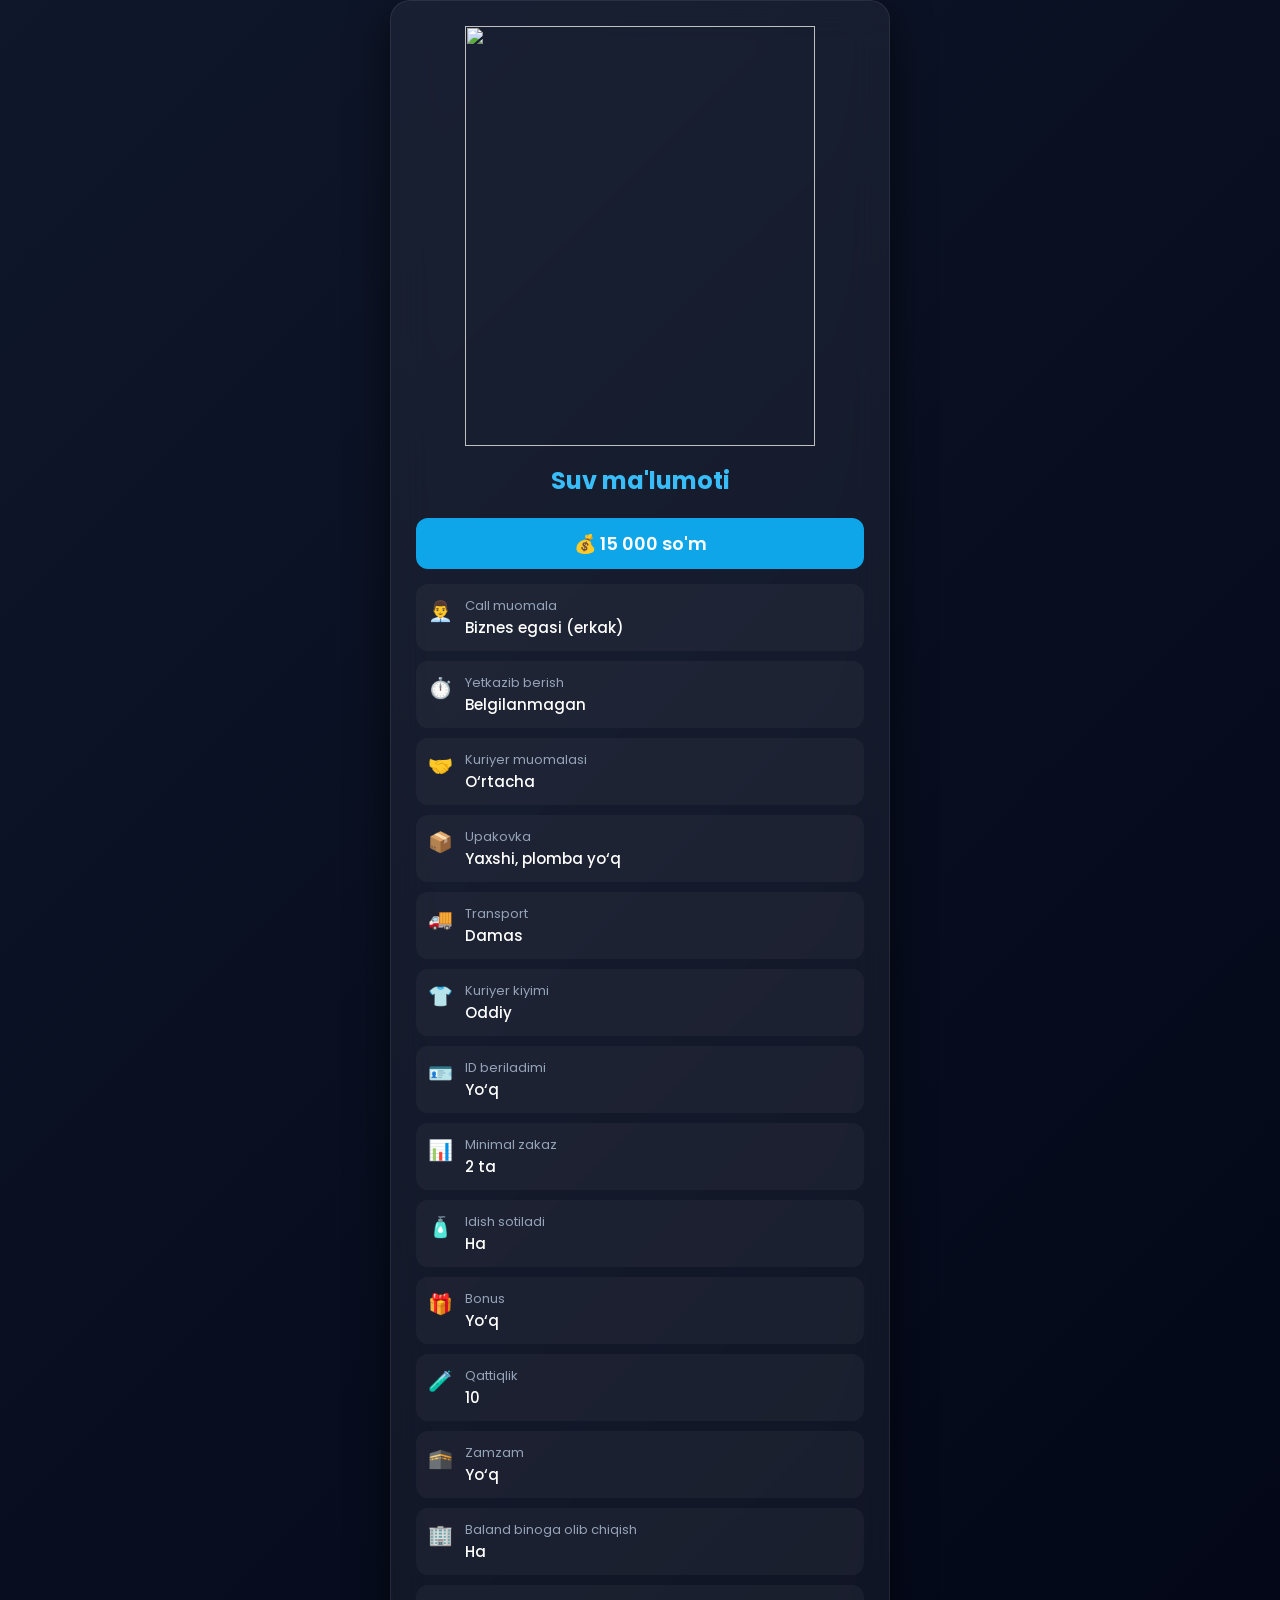
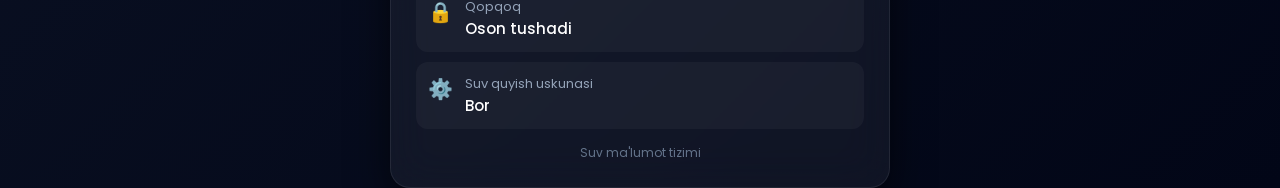
==== index.html @ 82783b0a "update" ====
<!doctype html>
<html lang="uz">
  <head>
    <meta charset="UTF-8" />
    <meta name="viewport" content="width=device-width, initial-scale=1.0" />
    <title>Suv ma'lumoti</title>

    <link
      href="https://fonts.googleapis.com/css2?family=Poppins:wght@300;400;600&display=swap"
      rel="stylesheet"
    />

    <style>
      * {
        margin: 0;
        padding: 0;
        box-sizing: border-box;
      }

      body {
        font-family: "Poppins", sans-serif;
        background: linear-gradient(135deg, #0f172a, #020617);
        min-height: 100vh;
        display: flex;
        align-items: center;
        justify-content: center;
        color: white;
      }

      .container {
        width: 95%;
        max-width: 500px;
        background: rgba(255, 255, 255, 0.05);
        backdrop-filter: blur(20px);
        border-radius: 20px;
        padding: 25px;
        box-shadow: 0 15px 40px rgba(0, 0, 0, 0.6);
        border: 1px solid rgba(255, 255, 255, 0.08);
      }

      .logo {
        text-align: center;
        margin-bottom: 10px;
      }

      .logo img {
        width: 350px;
        height: 420px;
      }

      h1 {
        text-align: center;
        font-size: 24px;
        margin-bottom: 20px;
        color: #38bdf8;
      }

      .item {
        display: flex;
        gap: 12px;
        padding: 12px;
        margin-bottom: 10px;
        border-radius: 12px;
        background: rgba(255, 255, 255, 0.04);
        transition: 0.3s;
      }

      .item:hover {
        background: rgba(255, 255, 255, 0.08);
        transform: scale(1.02);
      }

      .icon {
        font-size: 20px;
      }

      .text {
        display: flex;
        flex-direction: column;
      }

      .label {
        font-size: 13px;
        color: #94a3b8;
      }

      .value {
        font-size: 15px;
        font-weight: 500;
      }

      .price {
        background: #0ea5e9;
        color: white;
        text-align: center;
        padding: 12px;
        border-radius: 12px;
        font-size: 18px;
        font-weight: 600;
        margin-bottom: 15px;
      }

      .footer {
        text-align: center;
        margin-top: 15px;
        font-size: 12px;
        color: #64748b;
      }
    </style>
  </head>

  <body>
    <div class="container">
      <div class="logo">
        <img src="img.png" />
      </div>

      <h1>Suv ma'lumoti</h1>

      <div class="price">💰 15 000 so'm</div>

      <div class="item">
        <div class="icon">👨‍💼</div>
        <div class="text">
          <div class="label">Call muomala</div>
          <div class="value">Biznes egasi (erkak)</div>
        </div>
      </div>

      <div class="item">
        <div class="icon">⏱️</div>
        <div class="text">
          <div class="label">Yetkazib berish</div>
          <div class="value">Belgilanmagan</div>
        </div>
      </div>

      <div class="item">
        <div class="icon">🤝</div>
        <div class="text">
          <div class="label">Kuriyer muomalasi</div>
          <div class="value">O‘rtacha</div>
        </div>
      </div>

      <div class="item">
        <div class="icon">📦</div>
        <div class="text">
          <div class="label">Upakovka</div>
          <div class="value">Yaxshi, plomba yo‘q</div>
        </div>
      </div>

      <div class="item">
        <div class="icon">🚚</div>
        <div class="text">
          <div class="label">Transport</div>
          <div class="value">Damas</div>
        </div>
      </div>

      <div class="item">
        <div class="icon">👕</div>
        <div class="text">
          <div class="label">Kuriyer kiyimi</div>
          <div class="value">Oddiy</div>
        </div>
      </div>

      <div class="item">
        <div class="icon">🪪</div>
        <div class="text">
          <div class="label">ID beriladimi</div>
          <div class="value">Yo‘q</div>
        </div>
      </div>

      <div class="item">
        <div class="icon">📊</div>
        <div class="text">
          <div class="label">Minimal zakaz</div>
          <div class="value">2 ta</div>
        </div>
      </div>

      <div class="item">
        <div class="icon">🧴</div>
        <div class="text">
          <div class="label">Idish sotiladi</div>
          <div class="value">Ha</div>
        </div>
      </div>

      <div class="item">
        <div class="icon">🎁</div>
        <div class="text">
          <div class="label">Bonus</div>
          <div class="value">Yo‘q</div>
        </div>
      </div>

      <div class="item">
        <div class="icon">🧪</div>
        <div class="text">
          <div class="label">Qattiqlik</div>
          <div class="value">10</div>
        </div>
      </div>

      <div class="item">
        <div class="icon">🕋</div>
        <div class="text">
          <div class="label">Zamzam</div>
          <div class="value">Yo‘q</div>
        </div>
      </div>

      <div class="item">
        <div class="icon">🏢</div>
        <div class="text">
          <div class="label">Baland binoga olib chiqish</div>
          <div class="value">Ha</div>
        </div>
      </div>

      <div class="item">
        <div class="icon">🔒</div>
        <div class="text">
          <div class="label">Qopqoq</div>
          <div class="value">Oson tushadi</div>
        </div>
      </div>

      <div class="item">
        <div class="icon">⚙️</div>
        <div class="text">
          <div class="label">Suv quyish uskunasi</div>
          <div class="value">Bor</div>
        </div>
      </div>

      <div class="footer">Suv ma'lumot tizimi</div>
    </div>
  </body>
</html>
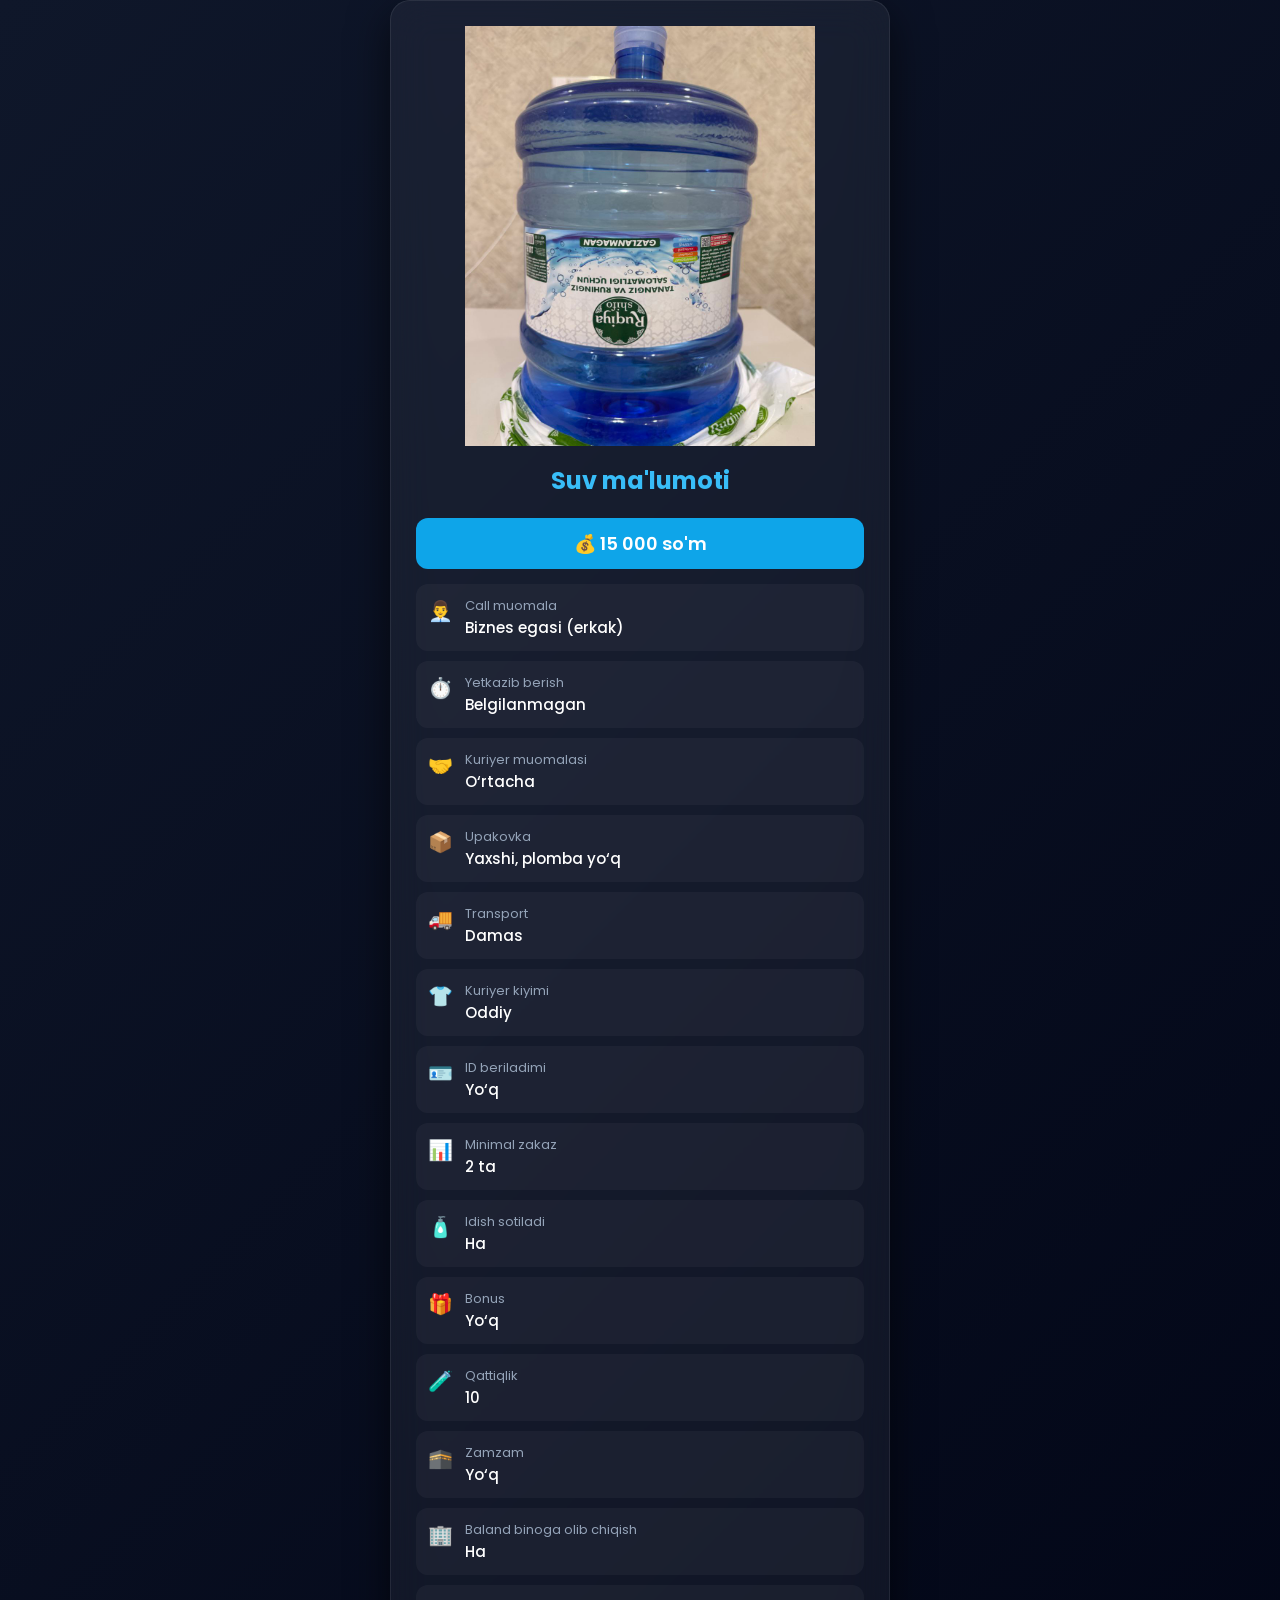
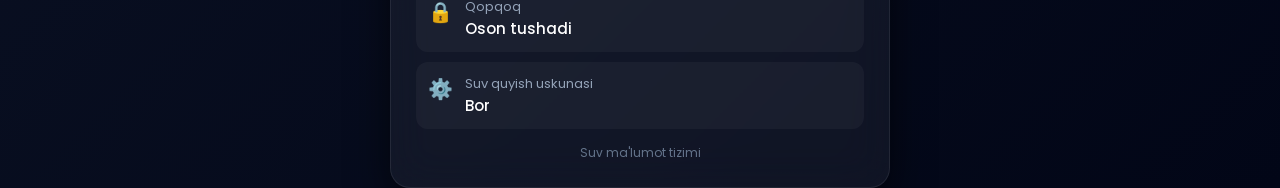
==== commit d800c812: "update added img" ====
--- a/index.html
+++ b/index.html
@@ -5,114 +5,19 @@
     <meta name="viewport" content="width=device-width, initial-scale=1.0" />
     <title>Suv ma'lumoti</title>
 
+    <link rel="stylesheet" href="./css/main.css" />
+
     <link
       href="https://fonts.googleapis.com/css2?family=Poppins:wght@300;400;600&display=swap"
       rel="stylesheet"
     />
-
-    <style>
-      * {
-        margin: 0;
-        padding: 0;
-        box-sizing: border-box;
-      }
-
-      body {
-        font-family: "Poppins", sans-serif;
-        background: linear-gradient(135deg, #0f172a, #020617);
-        min-height: 100vh;
-        display: flex;
-        align-items: center;
-        justify-content: center;
-        color: white;
-      }
-
-      .container {
-        width: 95%;
-        max-width: 500px;
-        background: rgba(255, 255, 255, 0.05);
-        backdrop-filter: blur(20px);
-        border-radius: 20px;
-        padding: 25px;
-        box-shadow: 0 15px 40px rgba(0, 0, 0, 0.6);
-        border: 1px solid rgba(255, 255, 255, 0.08);
-      }
-
-      .logo {
-        text-align: center;
-        margin-bottom: 10px;
-      }
-
-      .logo img {
-        width: 350px;
-        height: 420px;
-      }
-
-      h1 {
-        text-align: center;
-        font-size: 24px;
-        margin-bottom: 20px;
-        color: #38bdf8;
-      }
-
-      .item {
-        display: flex;
-        gap: 12px;
-        padding: 12px;
-        margin-bottom: 10px;
-        border-radius: 12px;
-        background: rgba(255, 255, 255, 0.04);
-        transition: 0.3s;
-      }
-
-      .item:hover {
-        background: rgba(255, 255, 255, 0.08);
-        transform: scale(1.02);
-      }
-
-      .icon {
-        font-size: 20px;
-      }
-
-      .text {
-        display: flex;
-        flex-direction: column;
-      }
-
-      .label {
-        font-size: 13px;
-        color: #94a3b8;
-      }
-
-      .value {
-        font-size: 15px;
-        font-weight: 500;
-      }
-
-      .price {
-        background: #0ea5e9;
-        color: white;
-        text-align: center;
-        padding: 12px;
-        border-radius: 12px;
-        font-size: 18px;
-        font-weight: 600;
-        margin-bottom: 15px;
-      }
-
-      .footer {
-        text-align: center;
-        margin-top: 15px;
-        font-size: 12px;
-        color: #64748b;
-      }
-    </style>
+    <base href="./imgs/" />
   </head>
 
   <body>
     <div class="container">
       <div class="logo">
-        <img src="img.png" />
+        <img src="img.jpg" />
       </div>
 
       <h1>Suv ma'lumoti</h1>
--- a/css/main.css
+++ b/css/main.css
@@ -0,0 +1,95 @@
+* {
+  margin: 0;
+  padding: 0;
+  box-sizing: border-box;
+}
+
+body {
+  font-family: "Poppins", sans-serif;
+  background: linear-gradient(135deg, #0f172a, #020617);
+  min-height: 100vh;
+  display: flex;
+  align-items: center;
+  justify-content: center;
+  color: white;
+}
+
+.container {
+  width: 95%;
+  max-width: 500px;
+  background: rgba(255, 255, 255, 0.05);
+  backdrop-filter: blur(20px);
+  border-radius: 20px;
+  padding: 25px;
+  box-shadow: 0 15px 40px rgba(0, 0, 0, 0.6);
+  border: 1px solid rgba(255, 255, 255, 0.08);
+}
+
+.logo {
+  text-align: center;
+  margin-bottom: 10px;
+}
+
+.logo img {
+  width: 350px;
+  height: 420px;
+}
+
+h1 {
+  text-align: center;
+  font-size: 24px;
+  margin-bottom: 20px;
+  color: #38bdf8;
+}
+
+.item {
+  display: flex;
+  gap: 12px;
+  padding: 12px;
+  margin-bottom: 10px;
+  border-radius: 12px;
+  background: rgba(255, 255, 255, 0.04);
+  transition: 0.3s;
+}
+
+.item:hover {
+  background: rgba(255, 255, 255, 0.08);
+  transform: scale(1.02);
+}
+
+.icon {
+  font-size: 20px;
+}
+
+.text {
+  display: flex;
+  flex-direction: column;
+}
+
+.label {
+  font-size: 13px;
+  color: #94a3b8;
+}
+
+.value {
+  font-size: 15px;
+  font-weight: 500;
+}
+
+.price {
+  background: #0ea5e9;
+  color: white;
+  text-align: center;
+  padding: 12px;
+  border-radius: 12px;
+  font-size: 18px;
+  font-weight: 600;
+  margin-bottom: 15px;
+}
+
+.footer {
+  text-align: center;
+  margin-top: 15px;
+  font-size: 12px;
+  color: #64748b;
+}
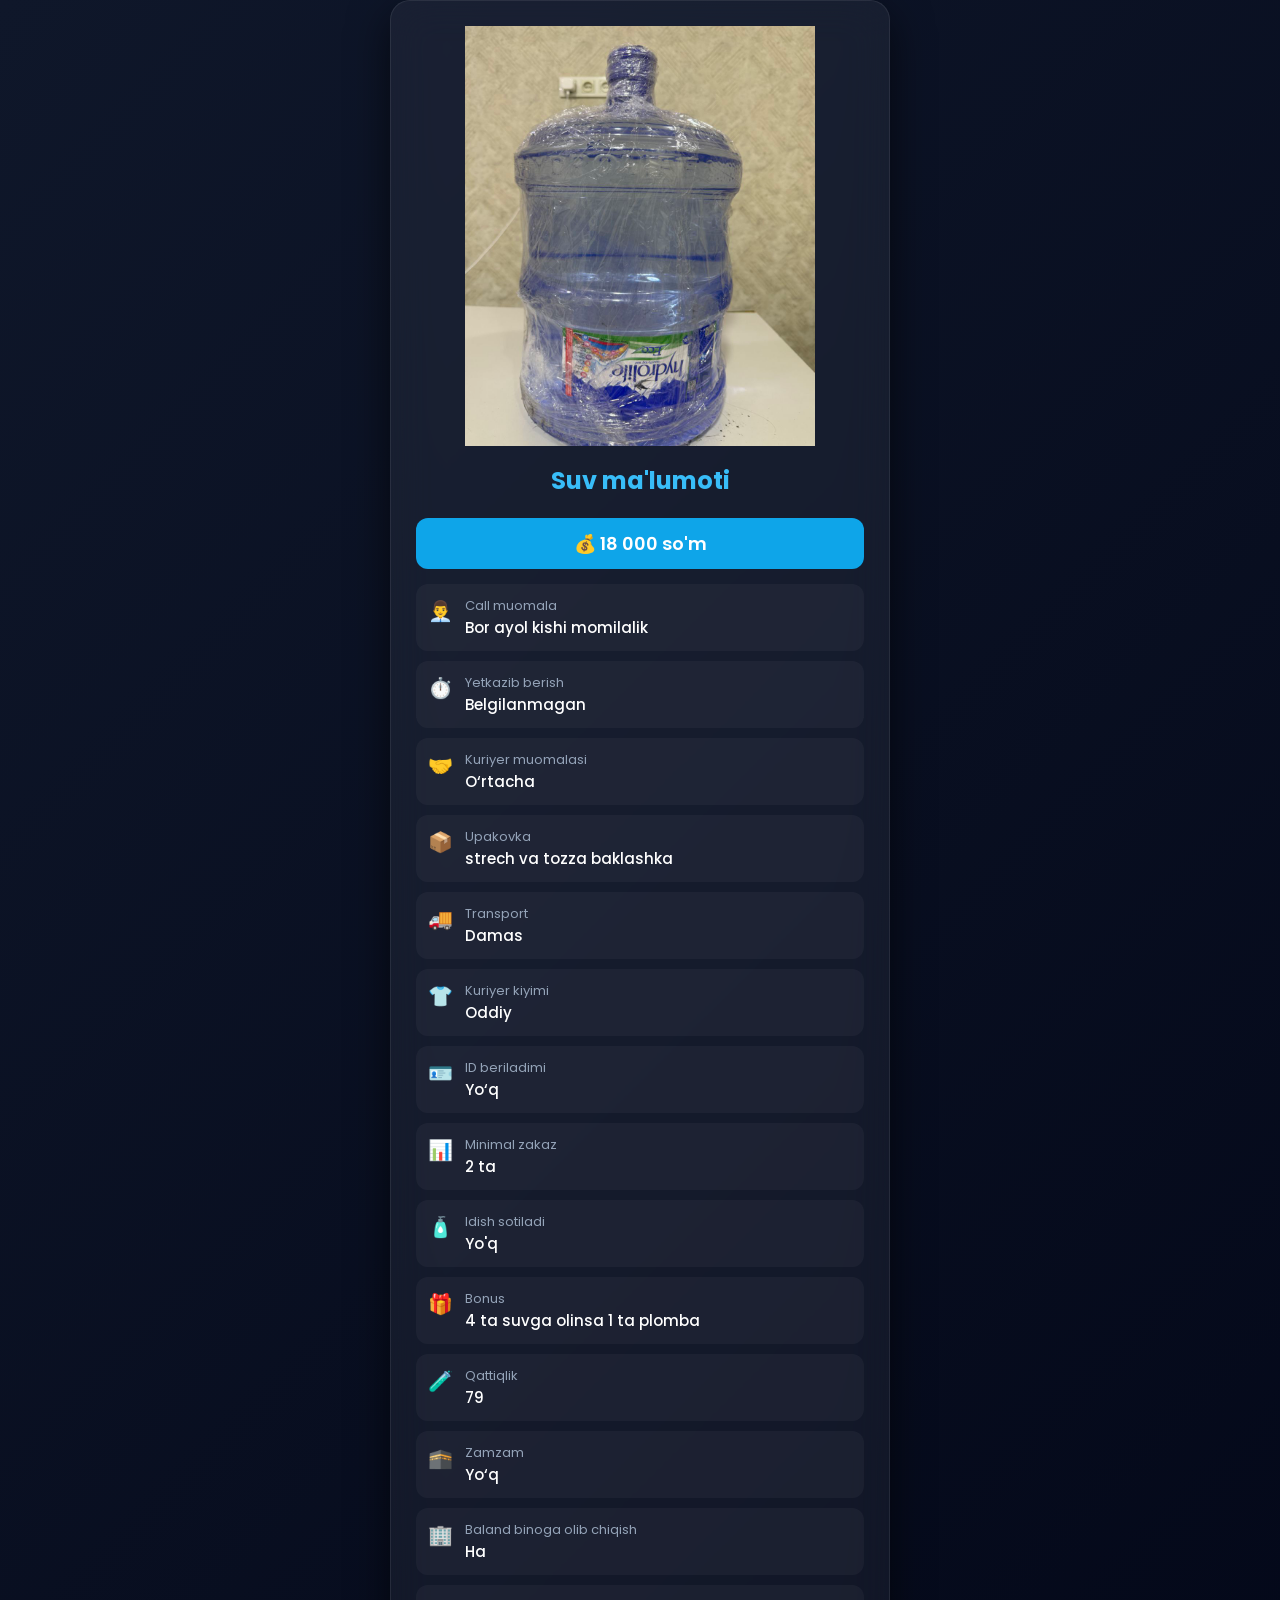
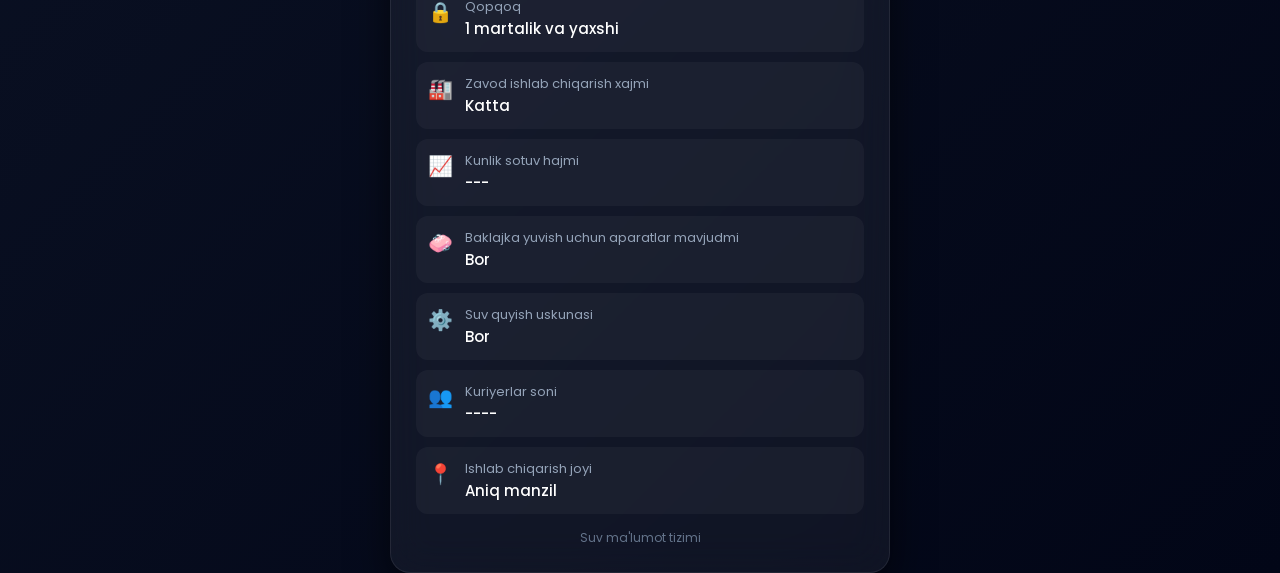
==== commit 8f236d40: "update" ====
--- a/index.html
+++ b/index.html
@@ -17,18 +17,18 @@
   <body>
     <div class="container">
       <div class="logo">
-        <img src="img.jpg" />
+        <img src="img1.jpg" />
       </div>
 
       <h1>Suv ma'lumoti</h1>
 
-      <div class="price">💰 15 000 so'm</div>
+      <div class="price">💰 18 000 so'm</div>
 
       <div class="item">
         <div class="icon">👨‍💼</div>
         <div class="text">
           <div class="label">Call muomala</div>
-          <div class="value">Biznes egasi (erkak)</div>
+          <div class="value">Bor ayol kishi momilalik</div>
         </div>
       </div>
 
@@ -52,7 +52,7 @@
         <div class="icon">📦</div>
         <div class="text">
           <div class="label">Upakovka</div>
-          <div class="value">Yaxshi, plomba yo‘q</div>
+          <div class="value">strech va tozza baklashka</div>
         </div>
       </div>
 
@@ -92,7 +92,7 @@
         <div class="icon">🧴</div>
         <div class="text">
           <div class="label">Idish sotiladi</div>
-          <div class="value">Ha</div>
+          <div class="value">Yo'q</div>
         </div>
       </div>
 
@@ -100,7 +100,7 @@
         <div class="icon">🎁</div>
         <div class="text">
           <div class="label">Bonus</div>
-          <div class="value">Yo‘q</div>
+          <div class="value">4 ta suvga olinsa 1 ta plomba</div>
         </div>
       </div>
 
@@ -108,7 +108,7 @@
         <div class="icon">🧪</div>
         <div class="text">
           <div class="label">Qattiqlik</div>
-          <div class="value">10</div>
+          <div class="value">79</div>
         </div>
       </div>
 
@@ -132,7 +132,31 @@
         <div class="icon">🔒</div>
         <div class="text">
           <div class="label">Qopqoq</div>
-          <div class="value">Oson tushadi</div>
+          <div class="value">1 martalik va yaxshi</div>
+        </div>
+      </div>
+
+      <div class="item">
+        <div class="icon">🏭</div>
+        <div class="text">
+          <div class="label">Zavod ishlab chiqarish xajmi</div>
+          <div class="value">Katta</div>
+        </div>
+      </div>
+
+      <div class="item">
+        <div class="icon">📈</div>
+        <div class="text">
+          <div class="label">Kunlik sotuv hajmi</div>
+          <div class="value">---</div>
+        </div>
+      </div>
+
+      <div class="item">
+        <div class="icon">🧼</div>
+        <div class="text">
+          <div class="label">Baklajka yuvish uchun aparatlar mavjudmi</div>
+          <div class="value">Bor</div>
         </div>
       </div>
 
@@ -144,6 +168,22 @@
         </div>
       </div>
 
+      <div class="item">
+        <div class="icon">👥</div>
+        <div class="text">
+          <div class="label">Kuriyerlar soni</div>
+          <div class="value">----</div>
+        </div>
+      </div>
+
+      <div class="item">
+        <div class="icon">📍</div>
+        <div class="text">
+          <div class="label">Ishlab chiqarish joyi</div>
+          <div class="value">Aniq manzil</div>
+        </div>
+      </div>
+
       <div class="footer">Suv ma'lumot tizimi</div>
     </div>
   </body>
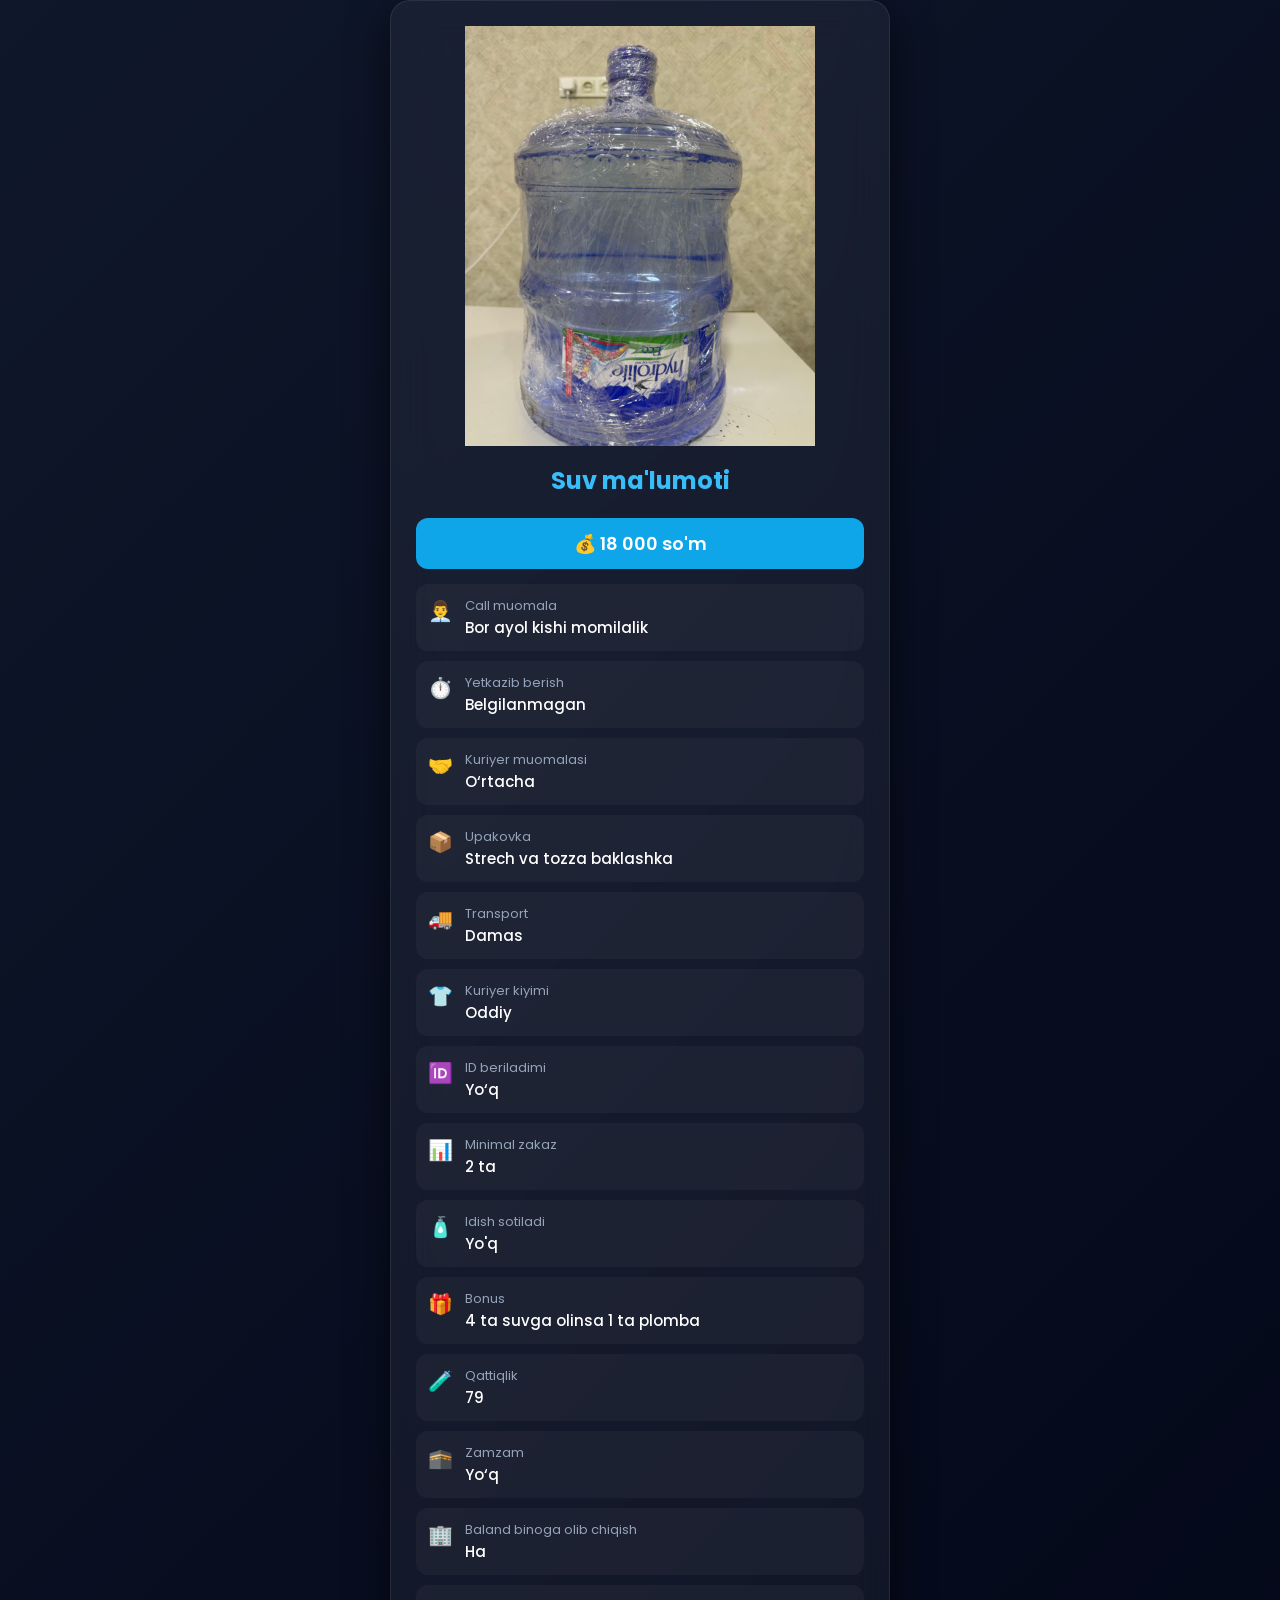
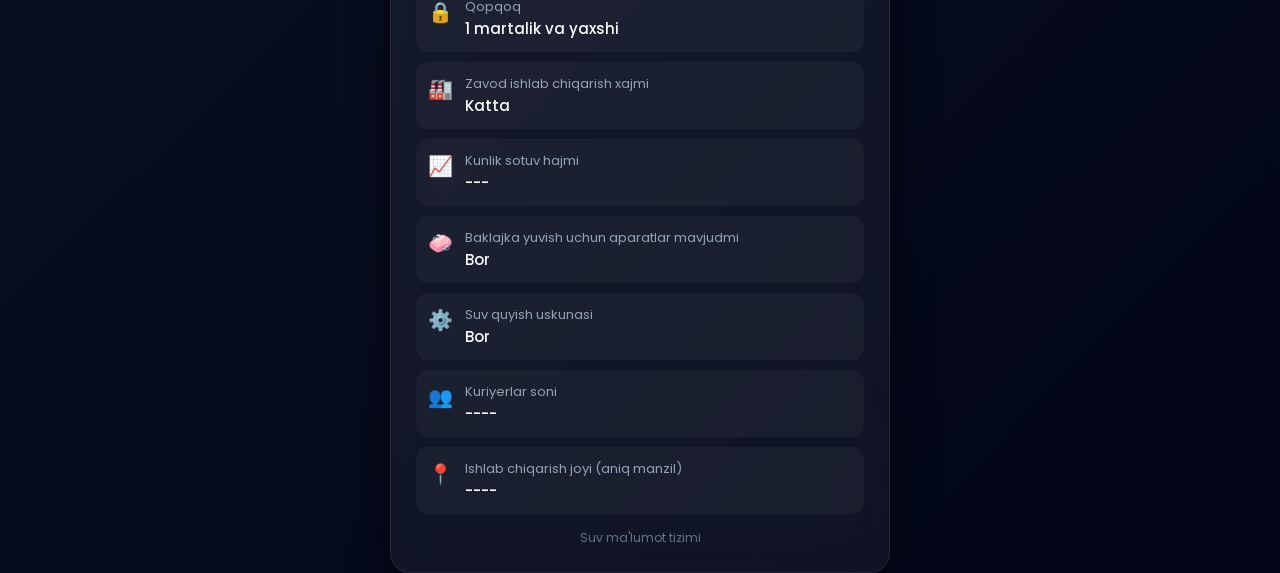
==== commit 6cc3b7c1: "update" ====
--- a/index.html
+++ b/index.html
@@ -52,7 +52,7 @@
         <div class="icon">📦</div>
         <div class="text">
           <div class="label">Upakovka</div>
-          <div class="value">strech va tozza baklashka</div>
+          <div class="value">Strech va tozza baklashka</div>
         </div>
       </div>
 
@@ -73,7 +73,7 @@
       </div>
 
       <div class="item">
-        <div class="icon">🪪</div>
+        <div class="icon">🆔</div>
         <div class="text">
           <div class="label">ID beriladimi</div>
           <div class="value">Yo‘q</div>
@@ -179,8 +179,8 @@
       <div class="item">
         <div class="icon">📍</div>
         <div class="text">
-          <div class="label">Ishlab chiqarish joyi</div>
-          <div class="value">Aniq manzil</div>
+          <div class="label">Ishlab chiqarish joyi (aniq manzil)</div>
+          <div class="value">----</div>
         </div>
       </div>
 
